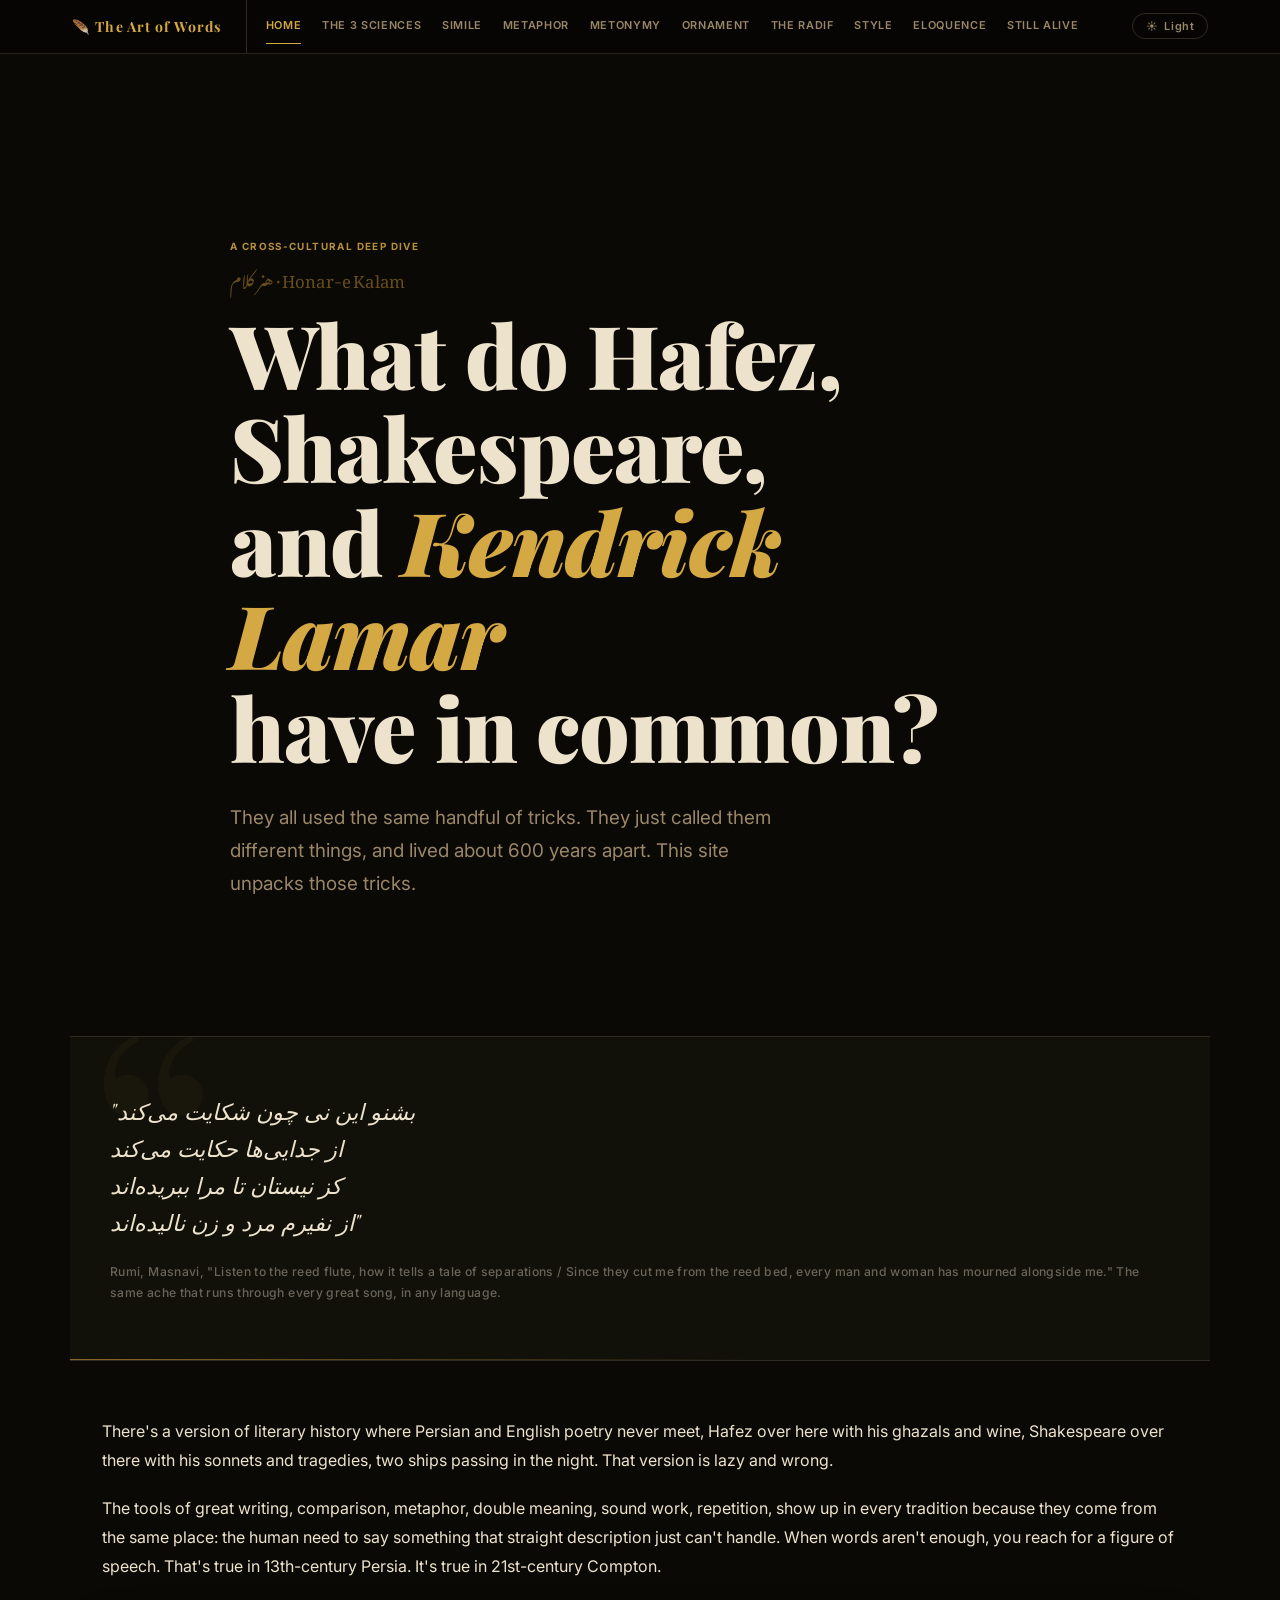
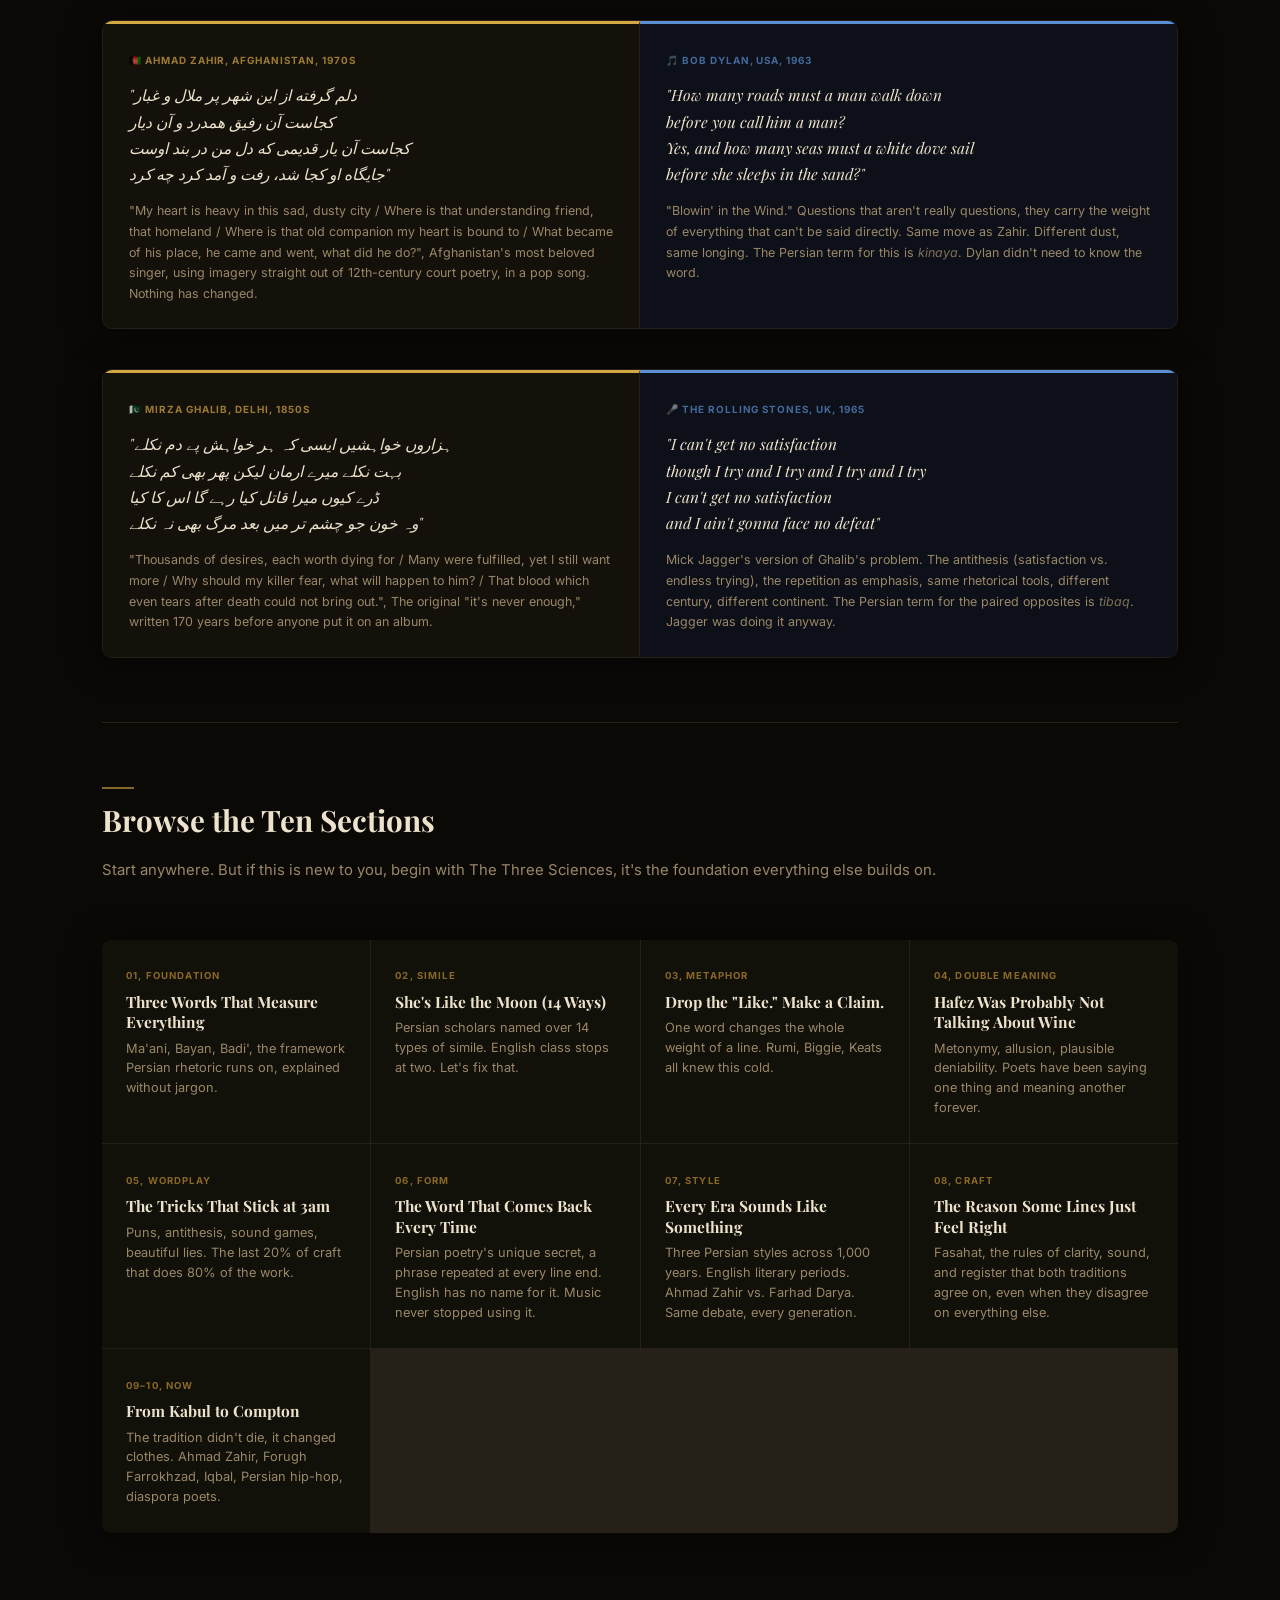
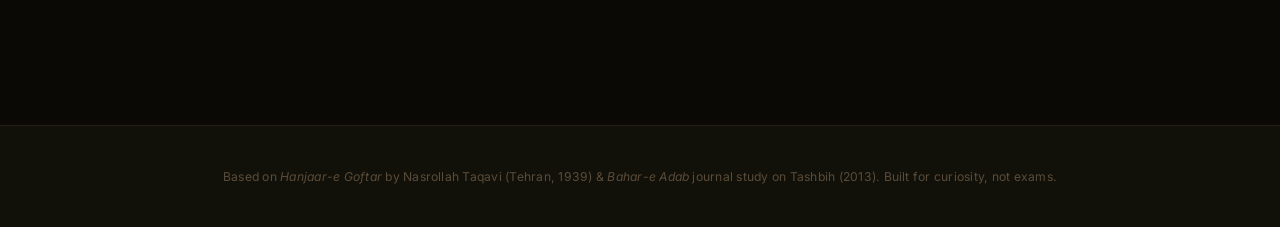
==== index.html @ 7b545993 "Add files via upload" ====
<!DOCTYPE html>
<html lang="en">
<head>
  <meta charset="UTF-8" />
  <meta name="viewport" content="width=device-width, initial-scale=1.0" />
  <title>The Art of Words, Persian & English Poetics</title>
  <link rel="stylesheet" href="style.css" />
</head>
<body>
<div id="progress-bar"></div>
<nav>
  <div class="nav-inner">
    <a class="nav-brand" href="index.html">🪶 The Art of Words</a>
    <ul class="nav-links">
      <li><a href="index.html" class="active">Home</a></li>
      <li><a href="articles/01-three-sciences.html">The 3 Sciences</a></li>
      <li><a href="articles/02-tashbih.html">Simile</a></li>
      <li><a href="articles/03-istiaara.html">Metaphor</a></li>
      <li><a href="articles/04-majaz-kinaya.html">Metonymy</a></li>
      <li><a href="articles/05-badi.html">Ornament</a></li>
      <li><a href="articles/06-radif.html">The Radif</a></li>
      <li><a href="articles/07-sabk.html">Style</a></li>
      <li><a href="articles/08-fasahat.html">Eloquence</a></li>
      <li><a href="articles/09-living-tradition.html">Still Alive</a></li>
    </ul>
    <button class="dark-toggle" id="darkBtn" onclick="toggleDark()"><span class="icon">☀️</span> <span id="darkLabel">Light</span></button>
  </div>
</nav>


<div class="wide-wrapper">
  <div class="hero">
    <div class="page-tag">A Cross-Cultural Deep Dive</div>
  <span class="page-tag-farsi" lang="fa">هنر کلام · Honar-e Kalam</span>
    <h1>What do Hafez, Shakespeare,<br>and <em>Kendrick Lamar</em><br>have in common?</h1>
    <p class="lead">They all used the same handful of tricks. They just called them different things, and lived about 600 years apart. This site unpacks those tricks.</p>
  </div>

  <div class="intro-banner">
    <p>"بشنو این نی چون شکایت می‌کند<br>از جدایی‌ها حکایت می‌کند<br>کز نیستان تا مرا ببریده‌اند<br>از نفیرم مرد و زن نالیده‌اند"</p>
    <span class="attr">Rumi, Masnavi, "Listen to the reed flute, how it tells a tale of separations / Since they cut me from the reed bed, every man and woman has mourned alongside me." The same ache that runs through every great song, in any language.</span>
  </div>

  <p>There's a version of literary history where Persian and English poetry never meet, Hafez over here with his ghazals and wine, Shakespeare over there with his sonnets and tragedies, two ships passing in the night. That version is lazy and wrong.</p>
  <p>The tools of great writing, comparison, metaphor, double meaning, sound work, repetition, show up in every tradition because they come from the same place: the human need to say something that straight description just can't handle. When words aren't enough, you reach for a figure of speech. That's true in 13th-century Persia. It's true in 21st-century Compton.</p>

  <div class="compare-grid">
    <div class="compare-card east">
      <div class="compare-label">🇦🇫 Ahmad Zahir, Afghanistan, 1970s</div>
      <blockquote>"دلم گرفته از این شهر پر ملال و غبار<br>کجاست آن رفیق همدرد و آن دیار<br>کجاست آن یار قدیمی که دل من در بند اوست<br>جایگاه او کجا شد، رفت و آمد کرد چه کرد"</blockquote>
      <div class="source">"My heart is heavy in this sad, dusty city / Where is that understanding friend, that homeland / Where is that old companion my heart is bound to / What became of his place, he came and went, what did he do?", Afghanistan's most beloved singer, using imagery straight out of 12th-century court poetry, in a pop song. Nothing has changed.</div>
    </div>
    <div class="compare-card west">
      <div class="compare-label">🎵 Bob Dylan, USA, 1963</div>
      <blockquote>"How many roads must a man walk down<br>before you call him a man?<br>Yes, and how many seas must a white dove sail<br>before she sleeps in the sand?"</blockquote>
      <div class="source">"Blowin' in the Wind." Questions that aren't really questions, they carry the weight of everything that can't be said directly. Same move as Zahir. Different dust, same longing. The Persian term for this is <em>kinaya</em>. Dylan didn't need to know the word.</div>
    </div>
  </div>

  <div class="compare-grid">
    <div class="compare-card east">
      <div class="compare-label">🇵🇰 Mirza Ghalib, Delhi, 1850s</div>
      <blockquote>"ہزاروں خواہشیں ایسی کہ ہر خواہش پے دم نکلے<br>بہت نکلے میرے ارمان لیکن پھر بھی کم نکلے<br>ڈرے کیوں میرا قاتل کیا رہے گا اس کا کیا<br>وہ خون جو چشم تر میں بعد مرگ بھی نہ نکلے"</blockquote>
      <div class="source">"Thousands of desires, each worth dying for / Many were fulfilled, yet I still want more / Why should my killer fear, what will happen to him? / That blood which even tears after death could not bring out.", The original "it's never enough," written 170 years before anyone put it on an album.</div>
    </div>
    <div class="compare-card west">
      <div class="compare-label">🎤 The Rolling Stones, UK, 1965</div>
      <blockquote>"I can't get no satisfaction<br>though I try and I try and I try and I try<br>I can't get no satisfaction<br>and I ain't gonna face no defeat"</blockquote>
      <div class="source">Mick Jagger's version of Ghalib's problem. The antithesis (satisfaction vs. endless trying), the repetition as emphasis, same rhetorical tools, different century, different continent. The Persian term for the paired opposites is <em>tibaq</em>. Jagger was doing it anyway.</div>
    </div>
  </div>

  <hr class="divider" />
  <h2>Browse the Ten Sections</h2>
  <p style="color:var(--text2);font-size:.93rem;margin-bottom:0;">Start anywhere. But if this is new to you, begin with The Three Sciences, it's the foundation everything else builds on.</p>

  <div class="nav-cards">
    <a class="nav-card" href="articles/01-three-sciences.html">
      <div class="nav-card-number">01, Foundation</div>
      <h3>Three Words That Measure Everything</h3>
      <p>Ma'ani, Bayan, Badi', the framework Persian rhetoric runs on, explained without jargon.</p>
    </a>
    <a class="nav-card" href="articles/02-tashbih.html">
      <div class="nav-card-number">02, Simile</div>
      <h3>She's Like the Moon (14 Ways)</h3>
      <p>Persian scholars named over 14 types of simile. English class stops at two. Let's fix that.</p>
    </a>
    <a class="nav-card" href="articles/03-istiaara.html">
      <div class="nav-card-number">03, Metaphor</div>
      <h3>Drop the "Like." Make a Claim.</h3>
      <p>One word changes the whole weight of a line. Rumi, Biggie, Keats all knew this cold.</p>
    </a>
    <a class="nav-card" href="articles/04-majaz-kinaya.html">
      <div class="nav-card-number">04, Double Meaning</div>
      <h3>Hafez Was Probably Not Talking About Wine</h3>
      <p>Metonymy, allusion, plausible deniability. Poets have been saying one thing and meaning another forever.</p>
    </a>
    <a class="nav-card" href="articles/05-badi.html">
      <div class="nav-card-number">05, Wordplay</div>
      <h3>The Tricks That Stick at 3am</h3>
      <p>Puns, antithesis, sound games, beautiful lies. The last 20% of craft that does 80% of the work.</p>
    </a>
    <a class="nav-card" href="articles/06-radif.html">
      <div class="nav-card-number">06, Form</div>
      <h3>The Word That Comes Back Every Time</h3>
      <p>Persian poetry's unique secret, a phrase repeated at every line end. English has no name for it. Music never stopped using it.</p>
    </a>
    <a class="nav-card" href="articles/07-sabk.html">
      <div class="nav-card-number">07, Style</div>
      <h3>Every Era Sounds Like Something</h3>
      <p>Three Persian styles across 1,000 years. English literary periods. Ahmad Zahir vs. Farhad Darya. Same debate, every generation.</p>
    </a>
    <a class="nav-card" href="articles/08-fasahat.html">
      <div class="nav-card-number">08, Craft</div>
      <h3>The Reason Some Lines Just Feel Right</h3>
      <p>Fasahat, the rules of clarity, sound, and register that both traditions agree on, even when they disagree on everything else.</p>
    </a>
    <a class="nav-card" href="articles/09-living-tradition.html">
      <div class="nav-card-number">09–10, Now</div>
      <h3>From Kabul to Compton</h3>
      <p>The tradition didn't die, it changed clothes. Ahmad Zahir, Forugh Farrokhzad, Iqbal, Persian hip-hop, diaspora poets.</p>
    </a>
  </div>
</div>

<footer>Based on <em>Hanjaar-e Goftar</em> by Nasrollah Taqavi (Tehran, 1939) &amp; <em>Bahar-e Adab</em> journal study on Tashbih (2013). Built for curiosity, not exams.</footer>
<script src="anim.js"></script>
</body>
</html>
---- style.css ----
/* ================================================================
   THE ART OF WORDS — Editorial Dark Theme
   ================================================================ */

@import url('https://fonts.googleapis.com/css2?family=Playfair+Display:ital,wght@0,400;0,600;0,700;0,900;1,400;1,700&family=Inter:wght@300;400;500;600;700&family=Noto+Nastaliq+Urdu:wght@400;600&display=swap');

/* ── Tokens ─────────────────────────────────────────────── */
:root {
  --bg:         #0b0906;
  --bg2:        #111009;
  --bg3:        #1a1610;
  --bg4:        #231f18;
  --border:     #252018;
  --border2:    #302b22;

  --gold:       #d4a843;
  --gold-dim:   #8a6824;
  --gold-hi:    #f0c96a;
  --gold-glow:  rgba(212,168,67,.12);
  --gold-glow2: rgba(212,168,67,.06);

  --slate:      #5b8fd4;
  --slate-dim:  #2d508a;
  --slate-glow: rgba(91,143,212,.10);

  --text:       #ede2cc;
  --text2:      #9a8768;
  --text3:      #5a4c3a;
  --text-muted: #9a8768;   /* alias for --text2 */

  --east-bg:    #14110b;
  --east-top:   var(--gold);
  --west-bg:    #0d1018;
  --west-top:   var(--slate);

  --nav-bg:     #07060404;

  --r:          10px;
  --r-sm:       6px;
  --sh:         0 4px 32px rgba(0,0,0,.5);
  --sh-lg:      0 16px 60px rgba(0,0,0,.6);
  --sh-glow:    0 0 48px var(--gold-glow);
}

/* Light theme override */
body.light {
  --bg:       #f5f0e8;
  --bg2:      #fdfaf5;
  --bg3:      #ffffff;
  --bg4:      #f0e8d8;
  --border:   #e0d4c0;
  --border2:  #d0c4ae;
  --text:     #1a1208;
  --text2:    #6b5840;
  --text3:    #a08878;
  --east-bg:  #fdf6e8;
  --west-bg:  #f0f4fe;
  --nav-bg:   #0d0906;
}

/* ── Reset & Base ───────────────────────────────────────── */
*, *::before, *::after { box-sizing: border-box; margin: 0; padding: 0; }
html { scroll-behavior: smooth; font-size: 16px; }

body {
  font-family: 'Inter', sans-serif;
  background: var(--bg);
  color: var(--text);
  line-height: 1.8;
  -webkit-font-smoothing: antialiased;
  transition: background .3s, color .3s;
}

/* ── Reading Progress Bar ───────────────────────────────── */
#progress-bar {
  position: fixed;
  top: 0;
  left: 0;
  height: 2px;
  background: linear-gradient(90deg, var(--gold), var(--gold-hi));
  width: 0%;
  z-index: 9999;
  transition: width .1s linear;
  box-shadow: 0 0 8px var(--gold-glow);
}

/* ── Navigation ─────────────────────────────────────────── */
nav {
  background: var(--nav-bg);
  backdrop-filter: blur(12px);
  -webkit-backdrop-filter: blur(12px);
  background-color: rgba(7,6,4,.92);
  position: sticky;
  top: 0;
  z-index: 200;
  border-bottom: 1px solid var(--border);
}
.nav-inner {
  max-width: 1200px;
  margin: 0 auto;
  padding: 0 2rem;
  display: flex;
  align-items: center;
  flex-wrap: wrap;
}
.nav-brand {
  font-family: 'Playfair Display', serif;
  font-size: .88rem;
  font-weight: 700;
  letter-spacing: .08em;
  color: var(--gold);
  text-decoration: none;
  padding: .85rem 1.5rem .85rem 0;
  margin-right: .5rem;
  white-space: nowrap;
  border-right: 1px solid var(--border2);
  transition: color .2s;
}
.nav-brand:hover { color: var(--gold-hi); }
.nav-links { display: flex; flex-wrap: wrap; list-style: none; }
.nav-links a {
  display: block;
  color: var(--text2);
  text-decoration: none;
  font-size: .68rem;
  font-weight: 600;
  letter-spacing: .06em;
  text-transform: uppercase;
  padding: .85rem .65rem;
  transition: color .15s;
  position: relative;
}
.nav-links a::after {
  content: '';
  position: absolute;
  bottom: 6px;
  left: .65rem;
  right: .65rem;
  height: 1px;
  background: var(--gold);
  transform: scaleX(0);
  transition: transform .2s ease;
}
.nav-links a:hover { color: var(--text); }
.nav-links a:hover::after { transform: scaleX(1); }
.nav-links a.active { color: var(--gold); }
.nav-links a.active::after { transform: scaleX(1); }

/* ── Dark/Light Toggle ─────────────────────────────────── */
.dark-toggle {
  margin-left: auto;
  background: transparent;
  border: 1px solid var(--border2);
  color: var(--text2);
  font-family: 'Inter', sans-serif;
  font-size: .68rem;
  font-weight: 600;
  letter-spacing: .05em;
  padding: .32rem .8rem;
  border-radius: 20px;
  cursor: pointer;
  display: flex;
  align-items: center;
  gap: .4rem;
  transition: border-color .2s, color .2s, background .2s;
  white-space: nowrap;
  flex-shrink: 0;
}
.dark-toggle:hover {
  border-color: var(--gold);
  color: var(--gold);
  background: var(--gold-glow2);
}

/* ── Layout ─────────────────────────────────────────────── */
.page-wrapper {
  max-width: 800px;
  margin: 0 auto;
  padding: 5rem 2rem 7rem;
}
.wide-wrapper {
  max-width: 1140px;
  margin: 0 auto;
  padding: 5rem 2rem 7rem;
}

/* ── Page Header ─────────────────────────────────────────── */
.page-header {
  padding-bottom: 2.5rem;
  margin-bottom: 3.5rem;
  border-bottom: 1px solid var(--border);
}
.page-tag {
  display: inline-block;
  font-size: .62rem;
  font-weight: 700;
  letter-spacing: .14em;
  text-transform: uppercase;
  color: var(--gold);
  margin-bottom: .55rem;
  opacity: .85;
}

/* Farsi concept label — sits between .page-tag and h1 */
.page-tag-farsi {
  display: block;
  font-family: 'Noto Nastaliq Urdu', serif;
  font-size: 1.05rem;
  color: var(--gold-dim);
  opacity: .72;
  margin-bottom: 1rem;
  line-height: 1.6;
  letter-spacing: .01em;
}
.page-header h1 {
  font-family: 'Playfair Display', serif;
  font-size: clamp(2.4rem, 5.5vw, 3.6rem);
  font-weight: 900;
  line-height: 1.1;
  color: var(--text);
  margin-bottom: 1rem;
}
.page-header .subtitle {
  font-size: 1.08rem;
  color: var(--text2);
  font-style: italic;
  max-width: 580px;
  line-height: 1.7;
}

/* ── Typography ─────────────────────────────────────────── */
h2 {
  font-family: 'Playfair Display', serif;
  font-size: 1.85rem;
  font-weight: 700;
  color: var(--text);
  margin: 3.5rem 0 1.2rem;
  line-height: 1.2;
}
h2::before {
  content: '';
  display: block;
  width: 32px;
  height: 2px;
  background: var(--gold);
  margin-bottom: .85rem;
  opacity: .6;
}
h3 {
  font-family: 'Playfair Display', serif;
  font-size: 1.12rem;
  font-weight: 600;
  font-style: italic;
  color: var(--gold-dim);
  margin: 2.5rem 0 .85rem;
}
p { margin-bottom: 1.2rem; font-size: 1rem; }
strong { font-weight: 600; color: var(--text); }
a { color: var(--gold); text-decoration: none; transition: color .15s; }
a:hover { color: var(--gold-hi); }

ul.body-list {
  margin: 1rem 0 1.75rem 1.5rem;
  line-height: 2.1;
  color: var(--text2);
}
ul.body-list li { margin-bottom: .2rem; }
ul.body-list strong { color: var(--text); }

/* ── Divider ─────────────────────────────────────────────── */
.divider {
  border: none;
  border-top: 1px solid var(--border);
  margin: 4rem 0;
  position: relative;
}
.divider::before {
  content: '◆';
  position: absolute;
  top: -9px;
  left: 50%;
  transform: translateX(-50%);
  background: var(--bg);
  padding: 0 .75rem;
  color: var(--gold);
  font-size: .5rem;
  opacity: .5;
}
body.light .divider::before { background: var(--bg); }

/* ── Pull Quote ─────────────────────────────────────────── */
.pull-quote {
  position: relative;
  margin: 3.5rem -1.5rem;
  padding: 3.5rem 3rem 2.75rem;
  background: var(--bg2);
  border-top: 1px solid var(--border2);
  border-bottom: 1px solid var(--border2);
  overflow: hidden;
}
.pull-quote::before {
  content: '\201C';
  font-family: 'Playfair Display', serif;
  font-size: 14rem;
  line-height: .7;
  color: var(--gold);
  opacity: .07;
  position: absolute;
  top: 1rem;
  left: 1.5rem;
  pointer-events: none;
  user-select: none;
}
.pull-quote::after {
  content: '';
  position: absolute;
  top: 0;
  left: 0;
  width: 3px;
  height: 100%;
  background: linear-gradient(180deg, var(--gold) 0%, transparent 100%);
}
.pull-quote p {
  font-family: 'Playfair Display', serif;
  font-size: 1.25rem;
  font-style: italic;
  line-height: 1.7;
  color: var(--text);
  margin-bottom: .9rem;
  position: relative;
  z-index: 1;
}
.pull-quote .attribution {
  font-family: 'Inter', sans-serif;
  font-size: .78rem;
  font-style: normal;
  font-weight: 500;
  color: var(--text3);
  letter-spacing: .02em;
  margin: 0;
  position: relative;
  z-index: 1;
}

/* ── Farsi Verse Block ──────────────────────────────────── */
.verse-block {
  margin: 2rem 0;
  border-radius: var(--r);
  overflow: hidden;
  box-shadow: var(--sh);
}
.verse-farsi {
  direction: rtl;
  text-align: right;
  font-family: 'Noto Nastaliq Urdu', serif;
  font-size: 1.18rem;
  line-height: 2.4;
  color: var(--gold-hi);
  background: var(--bg3);
  border: 1px solid var(--border2);
  border-bottom: none;
  border-right: 3px solid var(--gold);
  padding: 1.5rem 1.75rem;
  border-radius: var(--r) var(--r) 0 0;
  margin: 0;
}
.verse-translation {
  background: var(--east-bg);
  border: 1px solid var(--border2);
  border-top: none;
  border-radius: 0 0 var(--r) var(--r);
  padding: 1rem 1.5rem;
  font-style: italic;
  font-size: .88rem;
  line-height: 1.7;
  color: var(--text2);
  margin-bottom: 0;
}

/* standalone verse (not wrapped in .verse-block) */
.verse-farsi + .verse-translation {
  margin-bottom: 2rem;
}

/* ── Comparison Grid ─────────────────────────────────────── */
.compare-grid {
  display: grid;
  grid-template-columns: 1fr 1fr;
  gap: 0;
  margin: 2.5rem 0;
  border-radius: var(--r);
  overflow: hidden;
  box-shadow: var(--sh);
  border: 1px solid var(--border);
}
@media (max-width: 660px) {
  .compare-grid { grid-template-columns: 1fr; }
}
.compare-card {
  padding: 1.75rem 1.6rem 1.5rem;
  position: relative;
}
.compare-card.east {
  background: var(--east-bg);
  border-right: 1px solid var(--border);
  border-top: 3px solid var(--east-top);
}
.compare-card.west {
  background: var(--west-bg);
  border-top: 3px solid var(--west-top);
}
@media (max-width: 660px) {
  .compare-card.east { border-right: none; border-bottom: 1px solid var(--border); }
}
.compare-label {
  font-size: .62rem;
  font-weight: 700;
  text-transform: uppercase;
  letter-spacing: .1em;
  margin-bottom: .75rem;
  opacity: .7;
}
.east .compare-label { color: var(--gold); }
.west .compare-label { color: var(--slate); }

.compare-card blockquote {
  font-family: 'Playfair Display', serif;
  font-style: italic;
  font-size: .97rem;
  line-height: 1.7;
  color: var(--text);
  margin-bottom: .85rem;
  padding-left: 0;
  border: none;
}
.compare-card .source {
  font-size: .78rem;
  color: var(--text2);
  line-height: 1.65;
}
.compare-card em {
  font-style: italic;
  opacity: .8;
}

/* ── Info Box ──────────────────────────────────────────── */
.info-box {
  background: var(--bg2);
  border: 1px solid var(--border2);
  border-left: 3px solid var(--gold-dim);
  border-radius: 0 var(--r) var(--r) 0;
  padding: 1.4rem 1.6rem;
  margin: 1.75rem 0;
}
.info-box h4 {
  font-family: 'Playfair Display', serif;
  font-size: 1rem;
  font-weight: 700;
  color: var(--gold-hi);
  margin-bottom: .5rem;
}
.info-box p { font-size: .9rem; color: var(--text2); margin-bottom: .4rem; }
.info-box p:last-child { margin-bottom: 0; }

/* ── Callout ────────────────────────────────────────────── */
.callout {
  background: rgba(212,168,67,.06);
  border: 1px solid rgba(212,168,67,.2);
  border-radius: var(--r);
  padding: 1.25rem 1.5rem;
  margin: 2.25rem 0;
  display: flex;
  gap: 1rem;
  align-items: flex-start;
}
.callout-icon { font-size: 1.2rem; flex-shrink: 0; line-height: 1.5; }
.callout p { font-size: .92rem; margin: 0; line-height: 1.7; color: var(--text2); }
.callout strong { color: var(--text); }

/* ── Term Chip ──────────────────────────────────────────── */
.term {
  display: inline-block;
  background: rgba(212,168,67,.12);
  color: var(--gold-hi);
  border: 1px solid rgba(212,168,67,.2);
  border-radius: 4px;
  padding: .1rem .5rem;
  font-family: 'Playfair Display', serif;
  font-style: italic;
  font-size: .93em;
}

/* ── Type Grid ──────────────────────────────────────────── */
.type-grid {
  display: grid;
  grid-template-columns: repeat(auto-fit, minmax(195px, 1fr));
  gap: 1px;
  margin: 2.25rem 0;
  background: var(--border);
  border-radius: var(--r);
  overflow: hidden;
  box-shadow: var(--sh);
}
.type-card {
  background: var(--bg2);
  padding: 1.35rem 1.25rem;
  transition: background .2s;
}
.type-card:hover { background: var(--bg3); }
.type-card h4 {
  font-family: 'Playfair Display', serif;
  font-size: .98rem;
  font-weight: 700;
  color: var(--text);
  margin-bottom: .2rem;
}
.type-card .type-arabic {
  display: block;
  font-size: .75rem;
  color: var(--gold-dim);
  font-style: italic;
  margin-bottom: .5rem;
  opacity: .8;
}
.type-card p { font-size: .83rem; color: var(--text2); margin: 0; line-height: 1.55; }
.type-card a { font-size: .83rem; }

/* ── Home Hero ──────────────────────────────────────────── */
.hero {
  padding: 6rem 0 3rem;
  max-width: 820px;
  margin: 0 auto;
}
.hero h1 {
  font-family: 'Playfair Display', serif;
  font-size: clamp(3rem, 7.5vw, 5.5rem);
  font-weight: 900;
  line-height: 1.06;
  color: var(--text);
  margin-bottom: 1.75rem;
  letter-spacing: -.01em;
}
.hero h1 em { color: var(--gold); font-style: italic; }
.hero .lead {
  font-size: 1.18rem;
  color: var(--text2);
  max-width: 560px;
  line-height: 1.75;
  margin-bottom: 2rem;
}

/* ── Intro Banner (dark full-width strip) ──────────────── */
.intro-banner {
  background: var(--bg2);
  border-top: 1px solid var(--border2);
  border-bottom: 1px solid var(--border2);
  padding: 3.5rem 2.5rem;
  margin: 3.5rem -2rem;
  position: relative;
  overflow: hidden;
}
.intro-banner::before {
  content: '\201C';
  font-family: 'Playfair Display', serif;
  font-size: 20rem;
  line-height: .65;
  color: var(--gold);
  opacity: .04;
  position: absolute;
  top: -.5rem;
  left: 1rem;
  pointer-events: none;
}
.intro-banner::after {
  content: '';
  position: absolute;
  bottom: 0; left: 0;
  width: 100%; height: 1px;
  background: linear-gradient(90deg, var(--gold-dim), transparent 60%);
}
.intro-banner p {
  font-family: 'Playfair Display', serif;
  font-size: 1.4rem;
  font-style: italic;
  line-height: 1.65;
  color: var(--text);
  max-width: 680px;
  position: relative;
  z-index: 1;
}
.intro-banner .attr {
  font-family: 'Inter', sans-serif;
  font-size: .76rem;
  font-style: normal;
  font-weight: 500;
  opacity: .4;
  margin-top: .9rem;
  display: block;
  position: relative;
  z-index: 1;
  letter-spacing: .03em;
}

/* ── Nav Cards (home grid) ─────────────────────────────── */
.nav-cards {
  display: grid;
  grid-template-columns: repeat(auto-fit, minmax(230px, 1fr));
  gap: 1px;
  background: var(--border);
  border-radius: var(--r);
  overflow: hidden;
  margin-top: 3.5rem;
  box-shadow: var(--sh);
}
.nav-card {
  background: var(--bg2);
  padding: 1.6rem 1.5rem;
  text-decoration: none;
  color: var(--text);
  display: block;
  transition: background .2s, border-color .2s;
  border-top: 2px solid transparent;
}
.nav-card:hover {
  background: var(--bg3);
  border-top-color: var(--gold);
  color: var(--text);
}
.nav-card-number {
  font-size: .6rem;
  font-weight: 700;
  text-transform: uppercase;
  letter-spacing: .12em;
  color: var(--gold-dim);
  margin-bottom: .45rem;
}
.nav-card h3 {
  font-family: 'Playfair Display', serif;
  font-size: .97rem;
  font-weight: 700;
  font-style: normal;
  margin: 0 0 .4rem;
  color: var(--text);
  line-height: 1.3;
}
.nav-card p { font-size: .8rem; color: var(--text2); margin: 0; line-height: 1.55; }

/* ── CTA Button ─────────────────────────────────────────── */
.btn {
  display: inline-flex;
  align-items: center;
  gap: .5rem;
  background: var(--gold);
  color: #0b0906;
  padding: .7rem 1.6rem;
  border-radius: var(--r-sm);
  text-decoration: none;
  font-size: .85rem;
  font-weight: 700;
  letter-spacing: .03em;
  margin-top: 2.5rem;
  transition: background .2s, box-shadow .2s;
}
.btn:hover {
  background: var(--gold-hi);
  color: #0b0906;
  box-shadow: 0 0 24px var(--gold-glow);
  text-decoration: none;
}

/* ── Footer ─────────────────────────────────────────────── */
footer {
  text-align: center;
  padding: 2.5rem 2rem;
  color: var(--text3);
  font-size: .76rem;
  border-top: 1px solid var(--border);
  margin-top: 5rem;
  background: var(--bg2);
  letter-spacing: .02em;
}

/* ── Scroll Animations ───────────────────────────────────── */
.anim-fade {
  opacity: 0;
  transform: translateY(22px);
  transition: opacity .65s cubic-bezier(.4,0,.2,1),
              transform .65s cubic-bezier(.4,0,.2,1);
}
.anim-left {
  opacity: 0;
  transform: translateX(-28px);
  transition: opacity .6s cubic-bezier(.4,0,.2,1),
              transform .6s cubic-bezier(.4,0,.2,1);
}
.anim-right {
  opacity: 0;
  transform: translateX(28px);
  transition: opacity .6s cubic-bezier(.4,0,.2,1),
              transform .6s cubic-bezier(.4,0,.2,1);
}
.anim-scale {
  opacity: 0;
  transform: scale(.97);
  transition: opacity .7s ease, transform .7s ease;
}
.anim-fade.visible,
.anim-left.visible,
.anim-right.visible,
.anim-scale.visible {
  opacity: 1;
  transform: none;
}

/* Delay helpers */
.d1 { transition-delay: .08s; }
.d2 { transition-delay: .16s; }
.d3 { transition-delay: .24s; }
.d4 { transition-delay: .32s; }

/* ── Misc ───────────────────────────────────────────────── */
body.light .divider::before { background: var(--bg); }
body.light .intro-banner    { margin: 3.5rem 0; }
body.light .pull-quote      { margin: 3.5rem 0; }

@media (max-width: 680px) {
  .page-wrapper { padding: 3rem 1.25rem 5rem; }
  .wide-wrapper  { padding: 3rem 1.25rem 5rem; }
  .pull-quote    { margin: 3rem -.25rem; padding: 2.5rem 1.5rem 2rem; }
  .intro-banner  { margin: 2.5rem -.25rem; padding: 2.5rem 1.25rem; }
  .hero          { padding: 3.5rem 0 2rem; }
}


.farsi-title{
display:block;
font-family:'Noto Nastaliq Urdu', serif;
font-size:.55em;
margin-top:.5rem;
color:var(--gold);
opacity:.9;
line-height:1.6;
}
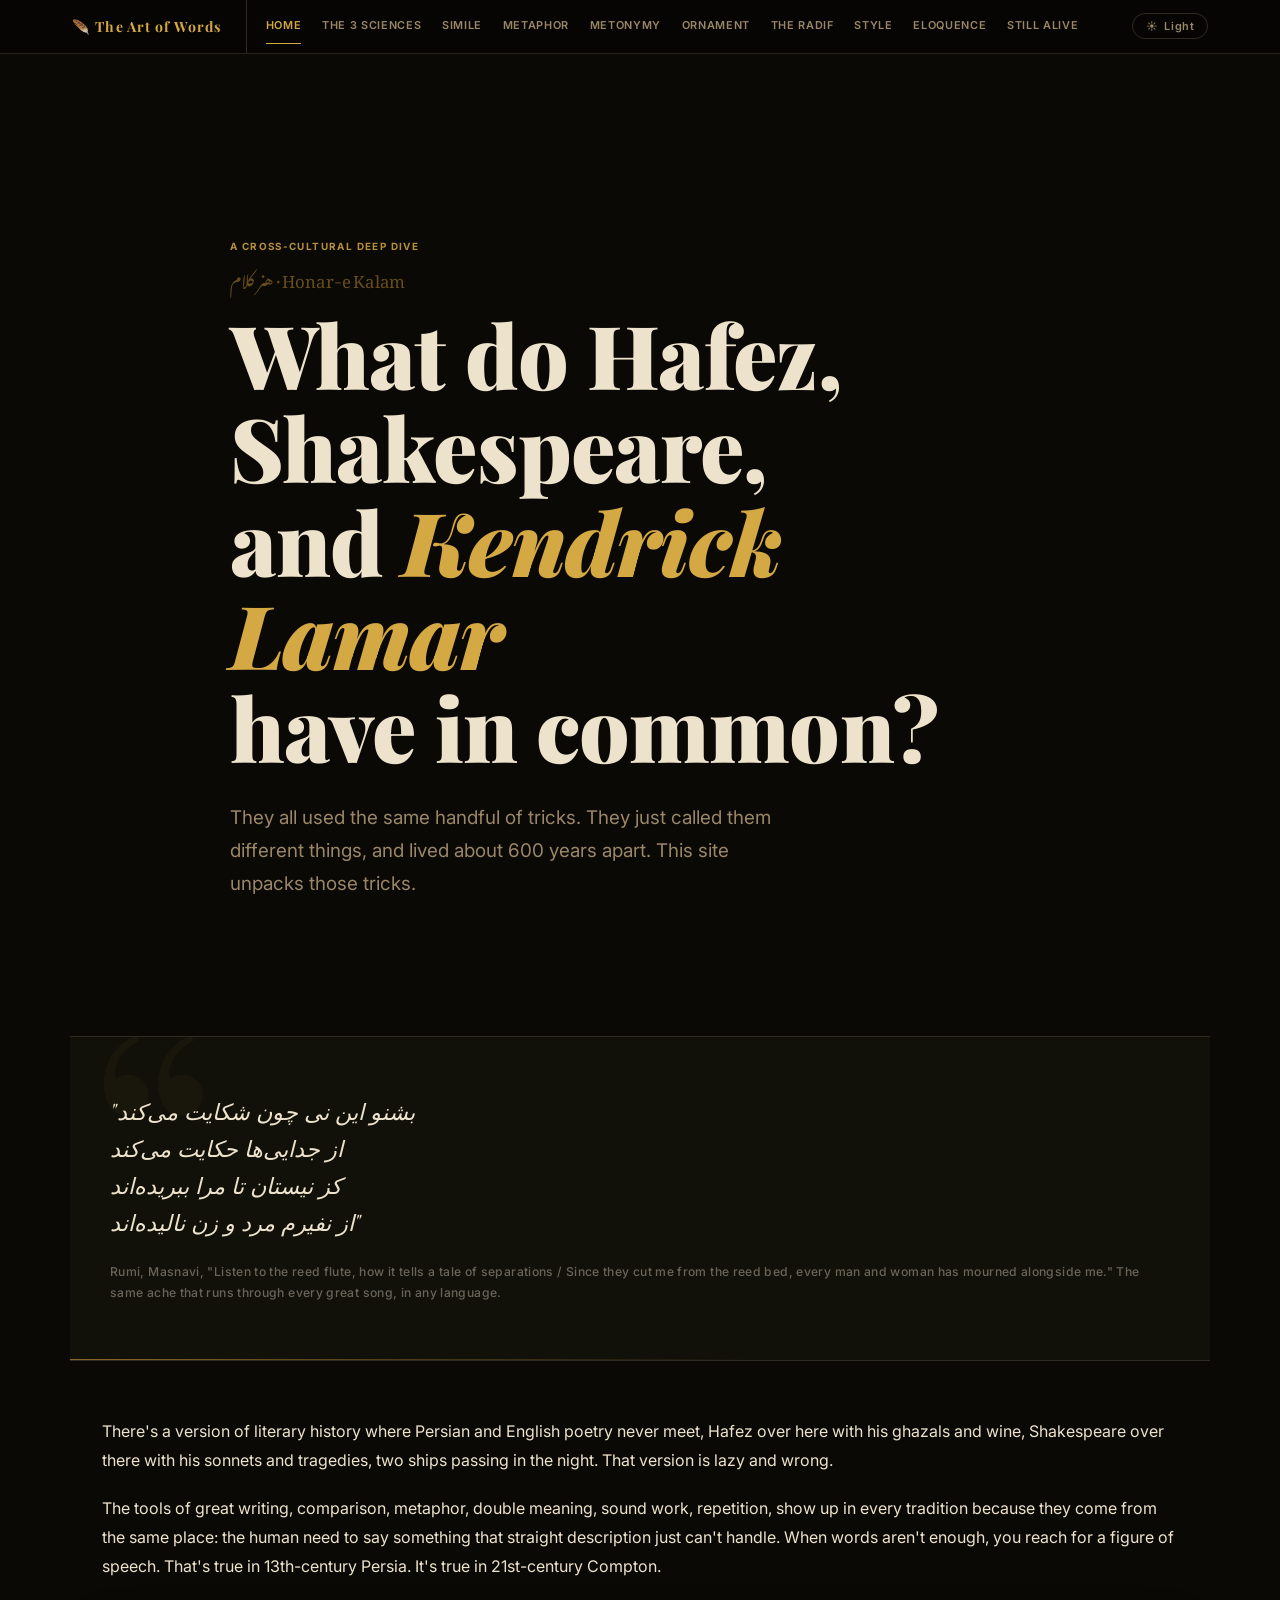
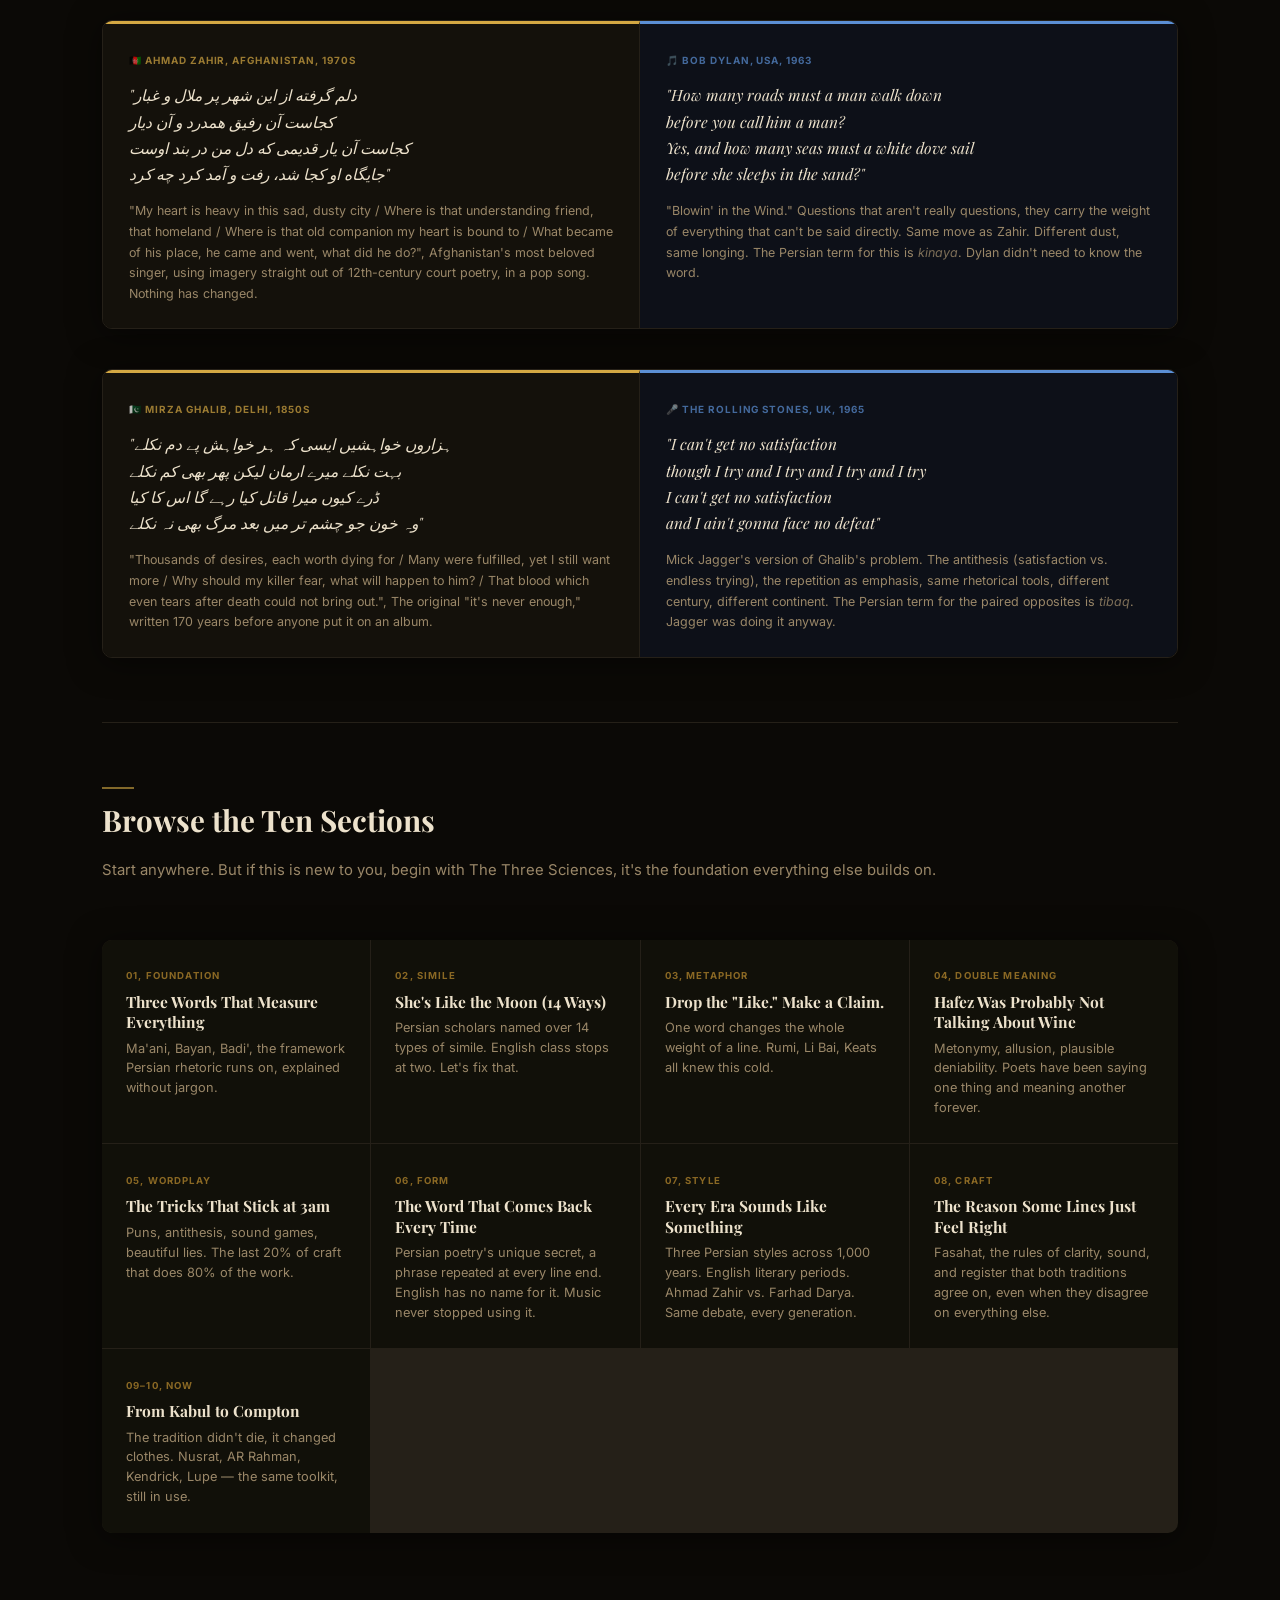
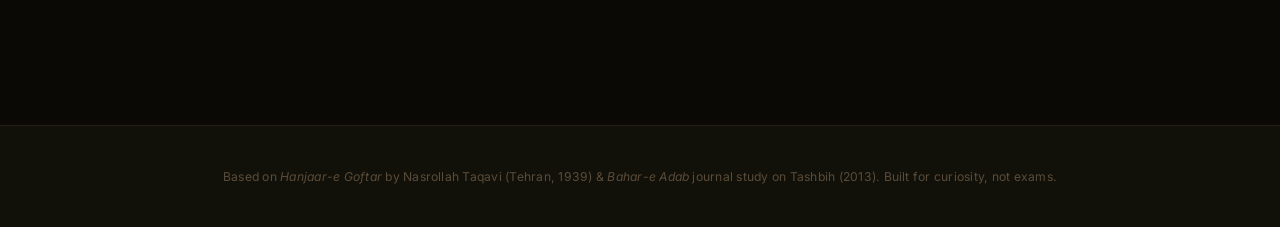
==== commit 74444cb4: "Add files via upload" ====
--- a/index.html
+++ b/index.html
@@ -4,7 +4,7 @@
   <meta charset="UTF-8" />
   <meta name="viewport" content="width=device-width, initial-scale=1.0" />
   <title>The Art of Words, Persian & English Poetics</title>
-  <link rel="stylesheet" href="style.css" />
+  <link rel="stylesheet" href="style.css?v=2" />
 </head>
 <body>
 <div id="progress-bar"></div>
@@ -88,7 +88,7 @@
     <a class="nav-card" href="articles/03-istiaara.html">
       <div class="nav-card-number">03, Metaphor</div>
       <h3>Drop the "Like." Make a Claim.</h3>
-      <p>One word changes the whole weight of a line. Rumi, Biggie, Keats all knew this cold.</p>
+      <p>One word changes the whole weight of a line. Rumi, Li Bai, Keats all knew this cold.</p>
     </a>
     <a class="nav-card" href="articles/04-majaz-kinaya.html">
       <div class="nav-card-number">04, Double Meaning</div>
@@ -118,7 +118,7 @@
     <a class="nav-card" href="articles/09-living-tradition.html">
       <div class="nav-card-number">09–10, Now</div>
       <h3>From Kabul to Compton</h3>
-      <p>The tradition didn't die, it changed clothes. Ahmad Zahir, Forugh Farrokhzad, Iqbal, Persian hip-hop, diaspora poets.</p>
+      <p>The tradition didn't die, it changed clothes. Nusrat, AR Rahman, Kendrick, Lupe — the same toolkit, still in use.</p>
     </a>
   </div>
 </div>
--- a/style.css
+++ b/style.css
@@ -741,3 +741,67 @@
 opacity:.9;
 line-height:1.6;
 }
+
+/* ── Interlinear Word-by-Word Gloss (Lupe lyrics) ─────────── */
+/* English bar on top, tiny Farsi/Dari gloss under each word.   */
+.gloss-quote{
+  font-family:'Playfair Display', serif;
+  font-style:italic;
+  color:var(--text);
+  margin: .2rem 0 .9rem;
+}
+.gloss-note{
+  font-family:'Inter', sans-serif;
+  font-style:normal;
+  font-size:.6rem;
+  font-weight:600;
+  letter-spacing:.1em;
+  text-transform:uppercase;
+  color:var(--slate);
+  opacity:.65;
+  margin-bottom:.7rem;
+  display:flex;
+  flex-wrap:wrap;
+  align-items:center;
+}
+.gloss-note span[lang="fa"]{
+  font-family:'Noto Nastaliq Urdu', serif;
+  font-style:normal;
+  text-transform:none;
+  letter-spacing:0;
+  font-size:.95rem;
+  opacity:.85;
+  margin-left:.5rem;
+}
+/* iOS-safe: spacing via margins, NOT flex gap (older Safari ignores gap) */
+.gline{
+  display:flex;
+  flex-wrap:wrap;
+  align-items:flex-end;
+  margin-bottom:1.15rem;
+  line-height:1.35;
+}
+.gline:last-child{ margin-bottom:.2rem; }
+.gw{
+  display:inline-flex;
+  flex-direction:column;
+  align-items:center;
+  text-align:center;
+  margin:0 .55rem .3rem 0;
+}
+.gw .we{ font-size:.97rem; line-height:1.3; }
+.gw .wf{
+  font-family:'Noto Nastaliq Urdu', serif;
+  font-style:normal;
+  font-size:.6rem;
+  line-height:1.85;
+  color:#8fb0e2;
+  opacity:.85;
+  direction:rtl;
+  margin-top:.12rem;
+  white-space:nowrap;
+}
+/* the gold-tinted east column, if ever used for a gloss */
+.east .gw .wf{ color:var(--gold-dim); opacity:.95; }
+body.light .gw .wf{ color:#345f96; opacity:.95; }
+body.light .east .gw .wf{ color:#8a6824; }
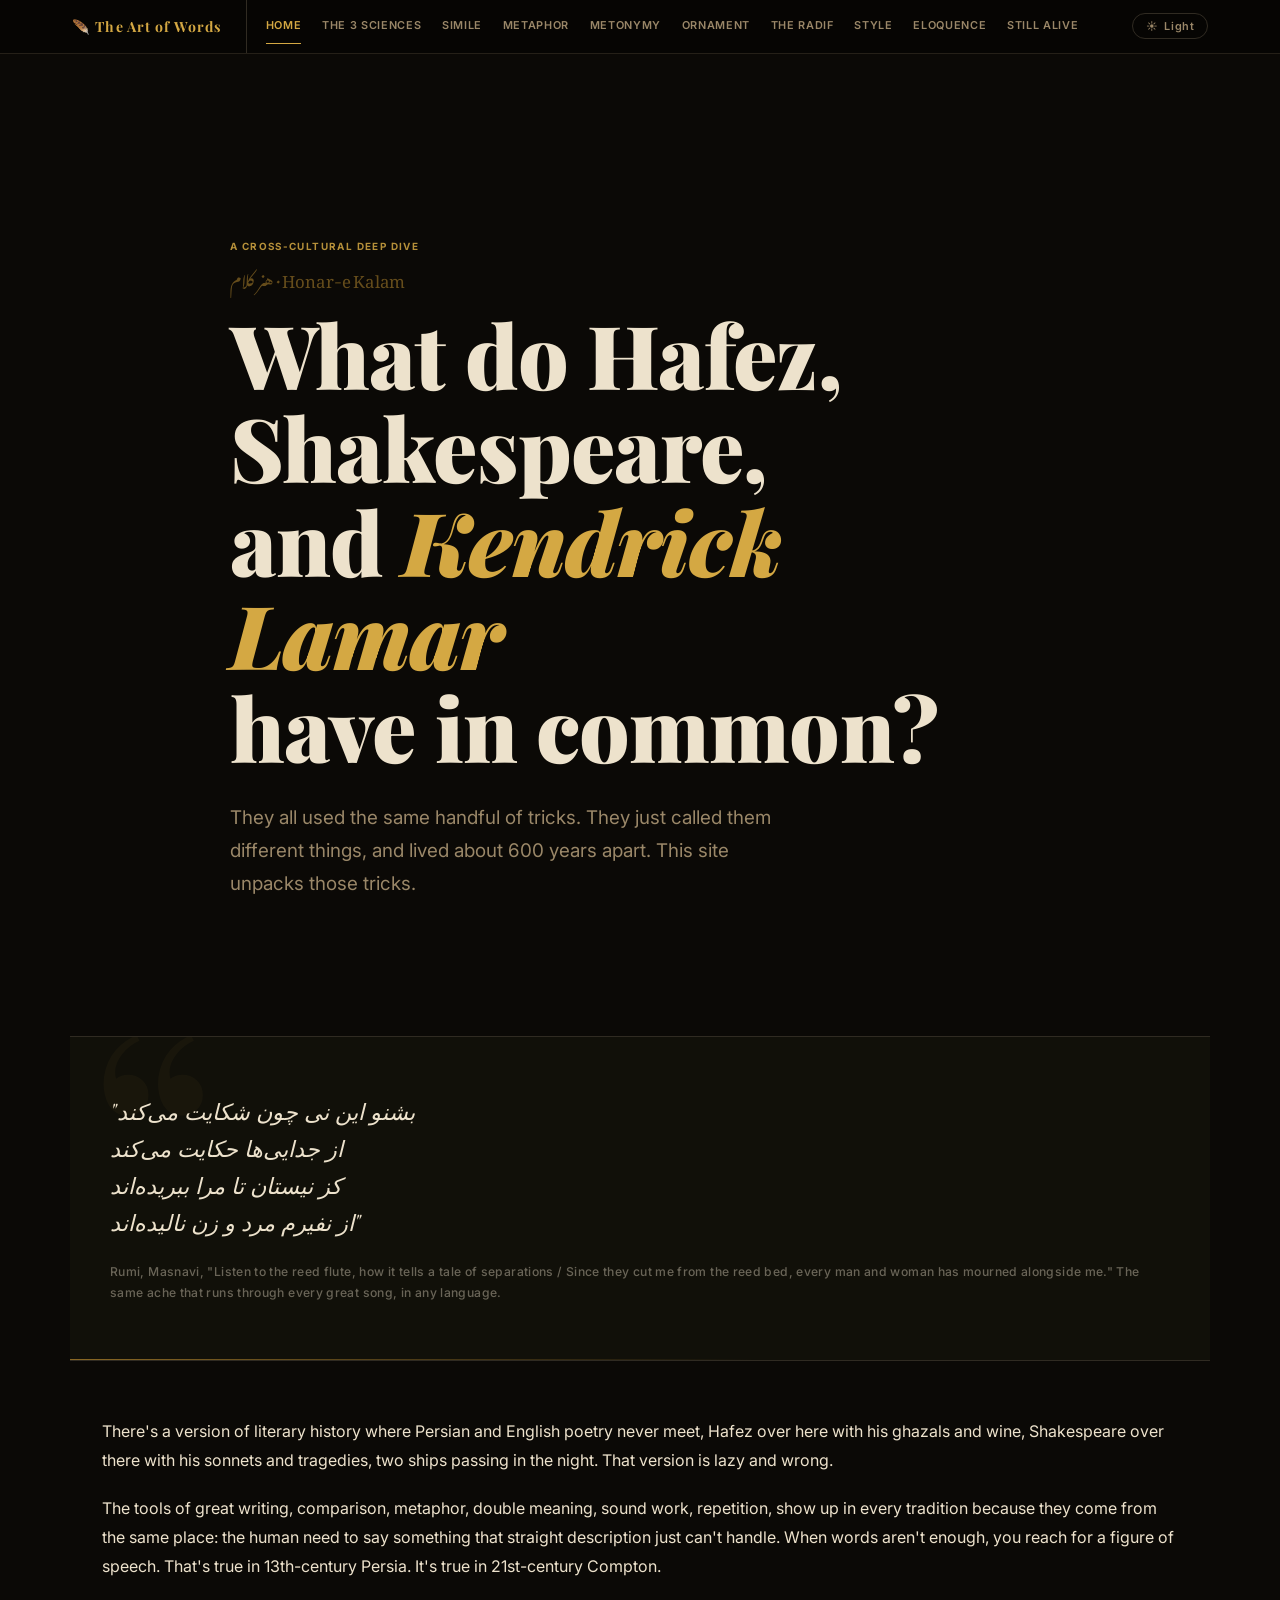
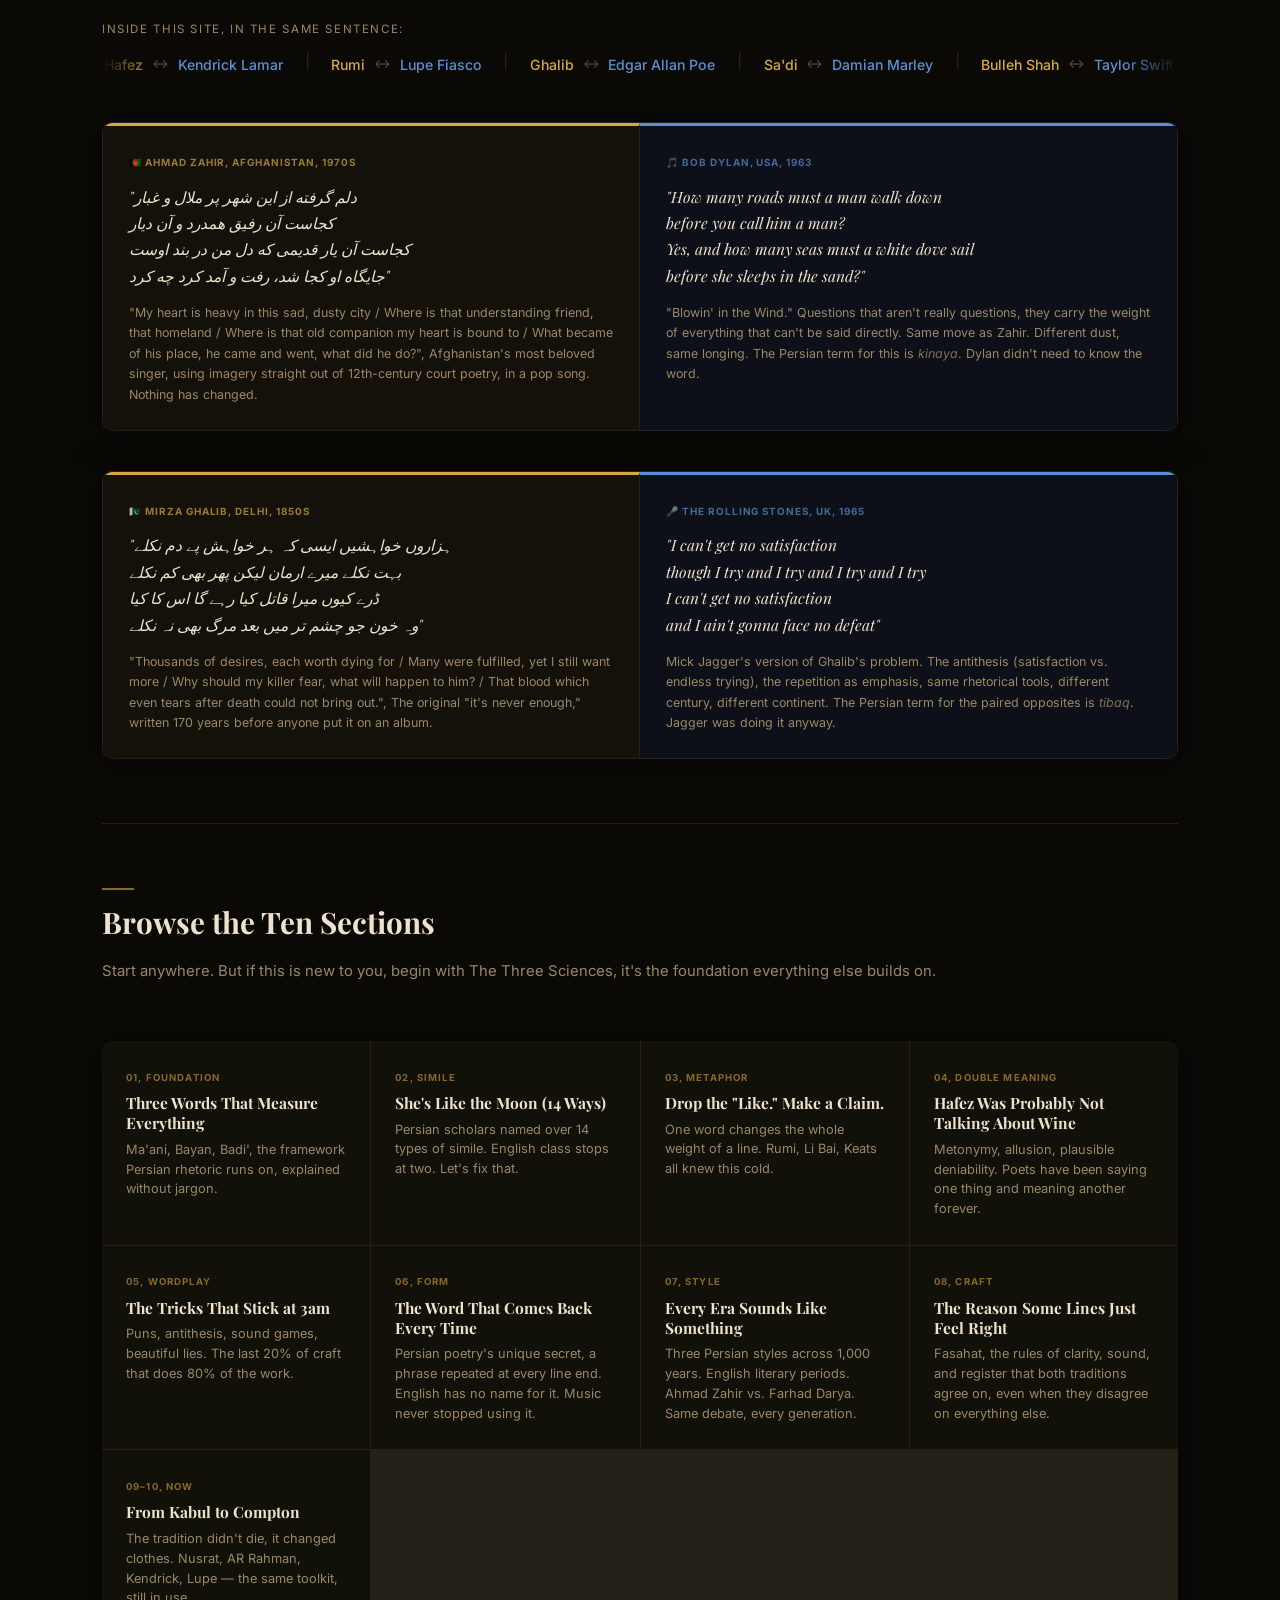
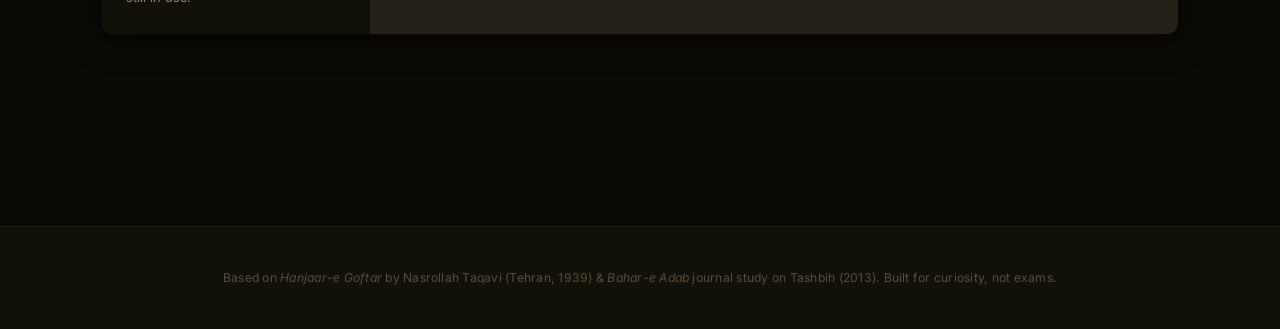
==== commit 7819813e: "Add files via upload" ====
--- a/index.html
+++ b/index.html
@@ -44,6 +44,98 @@
   <p>There's a version of literary history where Persian and English poetry never meet, Hafez over here with his ghazals and wine, Shakespeare over there with his sonnets and tragedies, two ships passing in the night. That version is lazy and wrong.</p>
   <p>The tools of great writing, comparison, metaphor, double meaning, sound work, repetition, show up in every tradition because they come from the same place: the human need to say something that straight description just can't handle. When words aren't enough, you reach for a figure of speech. That's true in 13th-century Persia. It's true in 21st-century Compton.</p>
 
+  <style>
+  .ticker-section{margin:2.4rem 0 2.8rem;}
+  .ticker-eyebrow{font-family:'Inter',sans-serif;font-size:.72rem;letter-spacing:.14em;text-transform:uppercase;color:var(--text2);margin-bottom:.75rem;}
+  .ticker-outer{overflow:hidden;width:100%;-webkit-mask-image:linear-gradient(to right,transparent 0%,#000 5%,#000 95%,transparent 100%);mask-image:linear-gradient(to right,transparent 0%,#000 5%,#000 95%,transparent 100%);}
+  .ticker-row{display:flex;width:max-content;animation:ticker-scroll 110s linear infinite;}
+  .ticker-row:hover{animation-play-state:paused;}
+  .ticker-item{display:inline-flex;align-items:center;white-space:nowrap;padding:0 .15rem;}
+  .ticker-east{font-family:'Inter',sans-serif;font-size:.88rem;color:var(--gold);font-weight:500;}
+  .ticker-west{font-family:'Inter',sans-serif;font-size:.88rem;color:#5b8fd4;font-weight:500;}
+  .ticker-arrow{color:var(--text2);margin:0 .55rem;font-size:.78rem;opacity:.6;}
+  .ticker-pipe{color:var(--text2);opacity:.2;padding:0 1.2rem;font-size:1rem;line-height:1;}
+  @keyframes ticker-scroll{0%{transform:translateX(0);}100%{transform:translateX(-50%);}}
+  </style>
+
+  <div class="ticker-section">
+    <div class="ticker-eyebrow">inside this site, in the same sentence:</div>
+    <div class="ticker-outer">
+      <div class="ticker-row">
+        <span class="ticker-item"><span class="ticker-east">Hafez</span><span class="ticker-arrow">↔</span><span class="ticker-west">Kendrick Lamar</span></span><span class="ticker-pipe">|</span>
+        <span class="ticker-item"><span class="ticker-east">Rumi</span><span class="ticker-arrow">↔</span><span class="ticker-west">Lupe Fiasco</span></span><span class="ticker-pipe">|</span>
+        <span class="ticker-item"><span class="ticker-east">Ghalib</span><span class="ticker-arrow">↔</span><span class="ticker-west">Edgar Allan Poe</span></span><span class="ticker-pipe">|</span>
+        <span class="ticker-item"><span class="ticker-east">Sa'di</span><span class="ticker-arrow">↔</span><span class="ticker-west">Damian Marley</span></span><span class="ticker-pipe">|</span>
+        <span class="ticker-item"><span class="ticker-east">Bulleh Shah</span><span class="ticker-arrow">↔</span><span class="ticker-west">Taylor Swift</span></span><span class="ticker-pipe">|</span>
+        <span class="ticker-item"><span class="ticker-east">Nusrat Fateh Ali Khan</span><span class="ticker-arrow">↔</span><span class="ticker-west">Bob Dylan</span></span><span class="ticker-pipe">|</span>
+        <span class="ticker-item"><span class="ticker-east">Ahmad Zahir</span><span class="ticker-arrow">↔</span><span class="ticker-west">The Beatles</span></span><span class="ticker-pipe">|</span>
+        <span class="ticker-item"><span class="ticker-east">Kabir</span><span class="ticker-arrow">↔</span><span class="ticker-west">Taylor Swift</span></span><span class="ticker-pipe">|</span>
+        <span class="ticker-item"><span class="ticker-east">Omar Khayyam</span><span class="ticker-arrow">↔</span><span class="ticker-west">William Blake</span></span><span class="ticker-pipe">|</span>
+        <span class="ticker-item"><span class="ticker-east">Iqbal</span><span class="ticker-arrow">↔</span><span class="ticker-west">Shakespeare</span></span><span class="ticker-pipe">|</span>
+        <span class="ticker-item"><span class="ticker-east">Forugh Farrokhzad</span><span class="ticker-arrow">↔</span><span class="ticker-west">Edgar Allan Poe</span></span><span class="ticker-pipe">|</span>
+        <span class="ticker-item"><span class="ticker-east">Bedil</span><span class="ticker-arrow">↔</span><span class="ticker-west">Lupe Fiasco</span></span><span class="ticker-pipe">|</span>
+        <span class="ticker-item"><span class="ticker-east">Ferdowsi</span><span class="ticker-arrow">↔</span><span class="ticker-west">Homer</span></span><span class="ticker-pipe">|</span>
+        <span class="ticker-item"><span class="ticker-east">Li Bai</span><span class="ticker-arrow">↔</span><span class="ticker-west">Matsuo Basho</span></span><span class="ticker-pipe">|</span>
+        <span class="ticker-item"><span class="ticker-east">Sappho</span><span class="ticker-arrow">↔</span><span class="ticker-west">Hafez</span></span><span class="ticker-pipe">|</span>
+        <span class="ticker-item"><span class="ticker-east">Googoosh</span><span class="ticker-arrow">↔</span><span class="ticker-west">Emily Dickinson</span></span><span class="ticker-pipe">|</span>
+        <span class="ticker-item"><span class="ticker-east">Kalidasa</span><span class="ticker-arrow">↔</span><span class="ticker-west">Iqbal</span></span><span class="ticker-pipe">|</span>
+        <span class="ticker-item"><span class="ticker-east">Rumi</span><span class="ticker-arrow">↔</span><span class="ticker-west">Leonard Cohen</span></span><span class="ticker-pipe">|</span>
+        <span class="ticker-item"><span class="ticker-east">Hafez</span><span class="ticker-arrow">↔</span><span class="ticker-west">Keats</span></span><span class="ticker-pipe">|</span>
+        <span class="ticker-item"><span class="ticker-east">Skip Marley</span><span class="ticker-arrow">↔</span><span class="ticker-west">Hafez</span></span><span class="ticker-pipe">|</span>
+        <span class="ticker-item"><span class="ticker-east">Thiruvalluvar</span><span class="ticker-arrow">↔</span><span class="ticker-west">Lupe Fiasco</span></span><span class="ticker-pipe">|</span>
+        <span class="ticker-item"><span class="ticker-east">Horace</span><span class="ticker-arrow">↔</span><span class="ticker-west">Hafez</span></span><span class="ticker-pipe">|</span>
+        <span class="ticker-item"><span class="ticker-east">Bedil</span><span class="ticker-arrow">↔</span><span class="ticker-west">Gerard Manley Hopkins</span></span><span class="ticker-pipe">|</span>
+        <span class="ticker-item"><span class="ticker-east">Ahmad Zahir</span><span class="ticker-arrow">↔</span><span class="ticker-west">Farhad Darya</span></span><span class="ticker-pipe">|</span>
+        <span class="ticker-item"><span class="ticker-east">Hichkas</span><span class="ticker-arrow">↔</span><span class="ticker-west">Kendrick Lamar</span></span><span class="ticker-pipe">|</span>
+        <span class="ticker-item"><span class="ticker-east">Ghalib</span><span class="ticker-arrow">↔</span><span class="ticker-west">Warsan Shire</span></span><span class="ticker-pipe">|</span>
+        <span class="ticker-item"><span class="ticker-east">Kaveh Akbar</span><span class="ticker-arrow">↔</span><span class="ticker-west">Hafez</span></span><span class="ticker-pipe">|</span>
+        <span class="ticker-item"><span class="ticker-east">AR Rahman</span><span class="ticker-arrow">↔</span><span class="ticker-west">Nusrat Fateh Ali Khan</span></span><span class="ticker-pipe">|</span>
+        <span class="ticker-item"><span class="ticker-east">Ghalib</span><span class="ticker-arrow">↔</span><span class="ticker-west">The Rolling Stones</span></span><span class="ticker-pipe">|</span>
+        <span class="ticker-item"><span class="ticker-east">Ahmad Zahir</span><span class="ticker-arrow">↔</span><span class="ticker-west">Bob Marley</span></span><span class="ticker-pipe">|</span>
+        <span class="ticker-item"><span class="ticker-east">Rumi</span><span class="ticker-arrow">↔</span><span class="ticker-west">Walt Whitman</span></span><span class="ticker-pipe">|</span>
+        <span class="ticker-item"><span class="ticker-east">Hafez</span><span class="ticker-arrow">↔</span><span class="ticker-west">John Donne</span></span><span class="ticker-pipe">|</span>
+        <span class="ticker-item"><span class="ticker-east">Omar Khayyam</span><span class="ticker-arrow">↔</span><span class="ticker-west">Henry David Thoreau</span></span><span class="ticker-pipe">|</span>
+        <span class="ticker-item"><span class="ticker-east">Rudaki</span><span class="ticker-arrow">↔</span><span class="ticker-west">Lupe Fiasco</span></span><span class="ticker-pipe">|</span>
+        <span class="ticker-item"><span class="ticker-east">Ghalib</span><span class="ticker-arrow">↔</span><span class="ticker-west">Emily Dickinson</span></span><span class="ticker-pipe">|</span>
+        <span class="ticker-item"><span class="ticker-east">Hafez</span><span class="ticker-arrow">↔</span><span class="ticker-west">Kendrick Lamar</span></span><span class="ticker-pipe">|</span>
+        <span class="ticker-item"><span class="ticker-east">Rumi</span><span class="ticker-arrow">↔</span><span class="ticker-west">Lupe Fiasco</span></span><span class="ticker-pipe">|</span>
+        <span class="ticker-item"><span class="ticker-east">Ghalib</span><span class="ticker-arrow">↔</span><span class="ticker-west">Edgar Allan Poe</span></span><span class="ticker-pipe">|</span>
+        <span class="ticker-item"><span class="ticker-east">Sa'di</span><span class="ticker-arrow">↔</span><span class="ticker-west">Damian Marley</span></span><span class="ticker-pipe">|</span>
+        <span class="ticker-item"><span class="ticker-east">Bulleh Shah</span><span class="ticker-arrow">↔</span><span class="ticker-west">Taylor Swift</span></span><span class="ticker-pipe">|</span>
+        <span class="ticker-item"><span class="ticker-east">Nusrat Fateh Ali Khan</span><span class="ticker-arrow">↔</span><span class="ticker-west">Bob Dylan</span></span><span class="ticker-pipe">|</span>
+        <span class="ticker-item"><span class="ticker-east">Ahmad Zahir</span><span class="ticker-arrow">↔</span><span class="ticker-west">The Beatles</span></span><span class="ticker-pipe">|</span>
+        <span class="ticker-item"><span class="ticker-east">Kabir</span><span class="ticker-arrow">↔</span><span class="ticker-west">Taylor Swift</span></span><span class="ticker-pipe">|</span>
+        <span class="ticker-item"><span class="ticker-east">Omar Khayyam</span><span class="ticker-arrow">↔</span><span class="ticker-west">William Blake</span></span><span class="ticker-pipe">|</span>
+        <span class="ticker-item"><span class="ticker-east">Iqbal</span><span class="ticker-arrow">↔</span><span class="ticker-west">Shakespeare</span></span><span class="ticker-pipe">|</span>
+        <span class="ticker-item"><span class="ticker-east">Forugh Farrokhzad</span><span class="ticker-arrow">↔</span><span class="ticker-west">Edgar Allan Poe</span></span><span class="ticker-pipe">|</span>
+        <span class="ticker-item"><span class="ticker-east">Bedil</span><span class="ticker-arrow">↔</span><span class="ticker-west">Lupe Fiasco</span></span><span class="ticker-pipe">|</span>
+        <span class="ticker-item"><span class="ticker-east">Ferdowsi</span><span class="ticker-arrow">↔</span><span class="ticker-west">Homer</span></span><span class="ticker-pipe">|</span>
+        <span class="ticker-item"><span class="ticker-east">Li Bai</span><span class="ticker-arrow">↔</span><span class="ticker-west">Matsuo Basho</span></span><span class="ticker-pipe">|</span>
+        <span class="ticker-item"><span class="ticker-east">Sappho</span><span class="ticker-arrow">↔</span><span class="ticker-west">Hafez</span></span><span class="ticker-pipe">|</span>
+        <span class="ticker-item"><span class="ticker-east">Googoosh</span><span class="ticker-arrow">↔</span><span class="ticker-west">Emily Dickinson</span></span><span class="ticker-pipe">|</span>
+        <span class="ticker-item"><span class="ticker-east">Kalidasa</span><span class="ticker-arrow">↔</span><span class="ticker-west">Iqbal</span></span><span class="ticker-pipe">|</span>
+        <span class="ticker-item"><span class="ticker-east">Rumi</span><span class="ticker-arrow">↔</span><span class="ticker-west">Leonard Cohen</span></span><span class="ticker-pipe">|</span>
+        <span class="ticker-item"><span class="ticker-east">Hafez</span><span class="ticker-arrow">↔</span><span class="ticker-west">Keats</span></span><span class="ticker-pipe">|</span>
+        <span class="ticker-item"><span class="ticker-east">Skip Marley</span><span class="ticker-arrow">↔</span><span class="ticker-west">Hafez</span></span><span class="ticker-pipe">|</span>
+        <span class="ticker-item"><span class="ticker-east">Thiruvalluvar</span><span class="ticker-arrow">↔</span><span class="ticker-west">Lupe Fiasco</span></span><span class="ticker-pipe">|</span>
+        <span class="ticker-item"><span class="ticker-east">Horace</span><span class="ticker-arrow">↔</span><span class="ticker-west">Hafez</span></span><span class="ticker-pipe">|</span>
+        <span class="ticker-item"><span class="ticker-east">Bedil</span><span class="ticker-arrow">↔</span><span class="ticker-west">Gerard Manley Hopkins</span></span><span class="ticker-pipe">|</span>
+        <span class="ticker-item"><span class="ticker-east">Ahmad Zahir</span><span class="ticker-arrow">↔</span><span class="ticker-west">Farhad Darya</span></span><span class="ticker-pipe">|</span>
+        <span class="ticker-item"><span class="ticker-east">Hichkas</span><span class="ticker-arrow">↔</span><span class="ticker-west">Kendrick Lamar</span></span><span class="ticker-pipe">|</span>
+        <span class="ticker-item"><span class="ticker-east">Ghalib</span><span class="ticker-arrow">↔</span><span class="ticker-west">Warsan Shire</span></span><span class="ticker-pipe">|</span>
+        <span class="ticker-item"><span class="ticker-east">Kaveh Akbar</span><span class="ticker-arrow">↔</span><span class="ticker-west">Hafez</span></span><span class="ticker-pipe">|</span>
+        <span class="ticker-item"><span class="ticker-east">AR Rahman</span><span class="ticker-arrow">↔</span><span class="ticker-west">Nusrat Fateh Ali Khan</span></span><span class="ticker-pipe">|</span>
+        <span class="ticker-item"><span class="ticker-east">Ghalib</span><span class="ticker-arrow">↔</span><span class="ticker-west">The Rolling Stones</span></span><span class="ticker-pipe">|</span>
+        <span class="ticker-item"><span class="ticker-east">Ahmad Zahir</span><span class="ticker-arrow">↔</span><span class="ticker-west">Bob Marley</span></span><span class="ticker-pipe">|</span>
+        <span class="ticker-item"><span class="ticker-east">Rumi</span><span class="ticker-arrow">↔</span><span class="ticker-west">Walt Whitman</span></span><span class="ticker-pipe">|</span>
+        <span class="ticker-item"><span class="ticker-east">Hafez</span><span class="ticker-arrow">↔</span><span class="ticker-west">John Donne</span></span><span class="ticker-pipe">|</span>
+        <span class="ticker-item"><span class="ticker-east">Omar Khayyam</span><span class="ticker-arrow">↔</span><span class="ticker-west">Henry David Thoreau</span></span><span class="ticker-pipe">|</span>
+        <span class="ticker-item"><span class="ticker-east">Rudaki</span><span class="ticker-arrow">↔</span><span class="ticker-west">Lupe Fiasco</span></span><span class="ticker-pipe">|</span>
+        <span class="ticker-item"><span class="ticker-east">Ghalib</span><span class="ticker-arrow">↔</span><span class="ticker-west">Emily Dickinson</span></span><span class="ticker-pipe">|</span>
+      </div>
+    </div>
+  </div>
+
   <div class="compare-grid">
     <div class="compare-card east">
       <div class="compare-label">🇦🇫 Ahmad Zahir, Afghanistan, 1970s</div>
